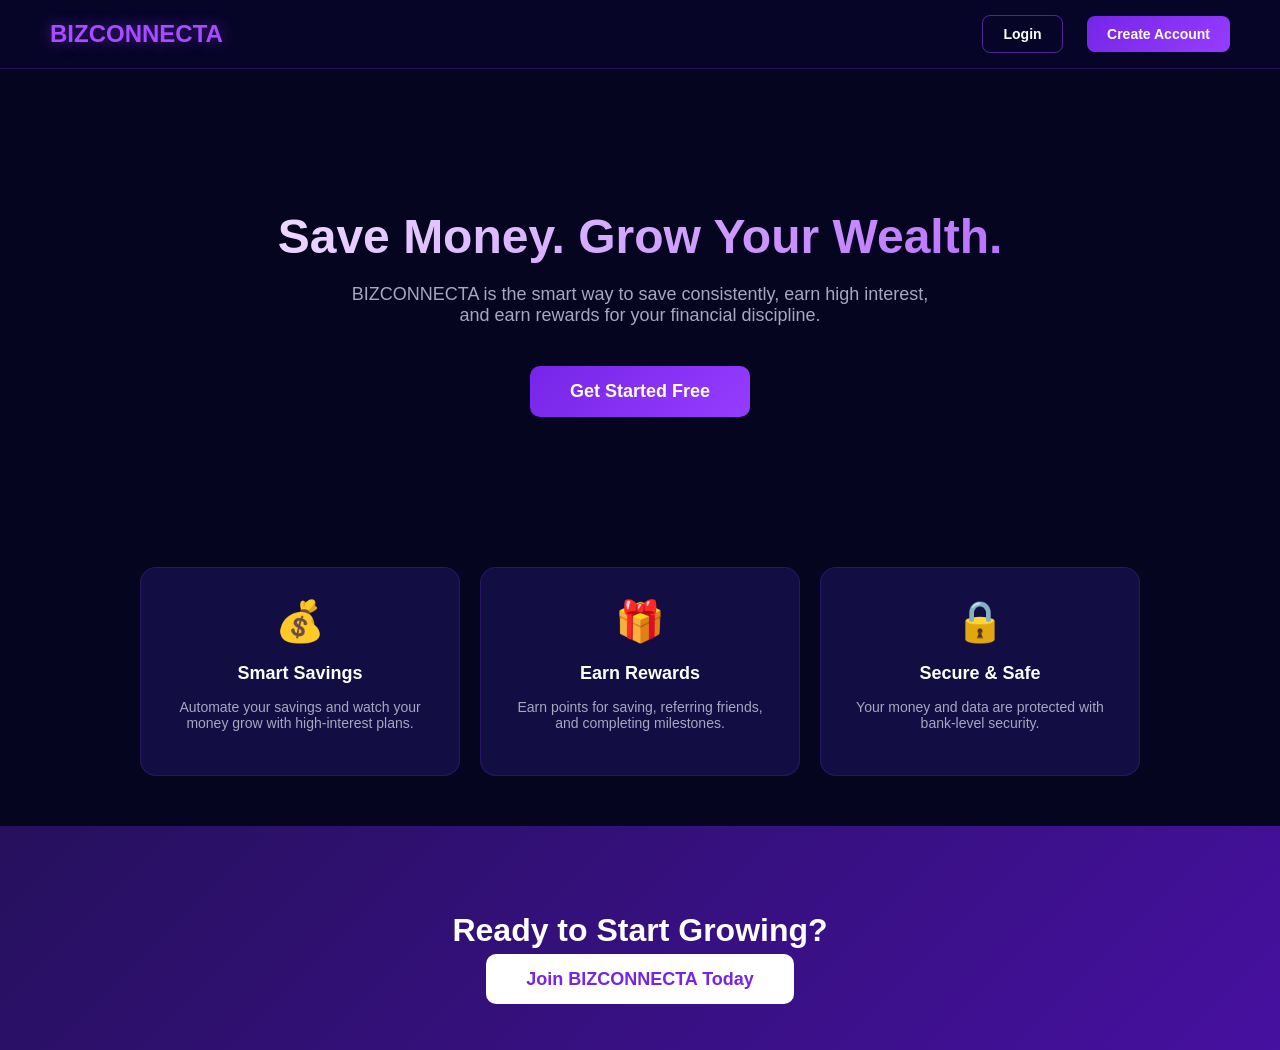
==== index.html @ b42428d0 "Add files via upload" ====
<!DOCTYPE html>
<html lang="en">
<head>
    <meta charset="UTF-8">
    <meta name="viewport" content="width=device-width, initial-scale=1.0">
    <title>BIZCONNECTA - Save. Grow. Connect.</title>
    <link rel="stylesheet" href="css/landing.css">
    <style>
        /* Landing page specific styles */
        body {
            font-family: Arial, sans-serif;
            margin: 0;
            background: #05051f;
            color: white;
        }
        .landing-header {
            display: flex;
            justify-content: space-between;
            align-items: center;
            padding: 20px 50px;
            background: rgba(8, 6, 41, 0.9);
            border-bottom: 1px solid rgba(150,70,255,.2);
        }
        .landing-logo {
            font-size: 24px;
            font-weight: bold;
            color: #a84cff;
            text-shadow: 0 0 15px rgba(150,60,255,.55);
        }
        .landing-header a {
            color: white;
            text-decoration: none;
            margin-left: 20px;
            padding: 10px 20px;
            border-radius: 8px;
            font-size: 14px;
            font-weight: bold;
        }
        .landing-header .login-btn {
            background: transparent;
            border: 1px solid rgba(150,70,255,.5);
        }
        .landing-header .register-btn {
            background: linear-gradient(135deg, #7625e8, #963cff);
        }
        .hero-section {
            text-align: center;
            padding: 100px 20px;
        }
        .hero-section h1 {
            font-size: 48px;
            margin-bottom: 20px;
            background: linear-gradient(135deg, #fff, #a84cff);
            -webkit-background-clip: text;
            -webkit-text-fill-color: transparent;
        }
        .hero-section p {
            font-size: 18px;
            color: #aaa5c0;
            margin-bottom: 40px;
            max-width: 600px;
            margin-left: auto;
            margin-right: auto;
        }
        .hero-section button {
            background: linear-gradient(135deg, #7625e8, #963cff);
            color: white;
            border: none;
            padding: 15px 40px;
            border-radius: 10px;
            font-size: 18px;
            font-weight: bold;
            cursor: pointer;
        }
        .features-section {
            display: grid;
            grid-template-columns: repeat(3, 1fr);
            gap: 20px;
            padding: 50px;
            max-width: 1000px;
            margin: 0 auto;
        }
        .feature-card {
            background: #120d42;
            border: 1px solid rgba(150,70,255,.18);
            border-radius: 16px;
            padding: 30px;
            text-align: center;
        }
        .feature-card h3 {
            font-size: 18px;
            margin-bottom: 15px;
        }
        .feature-card p {
            font-size: 14px;
            color: #aaa5c0;
        }
        .feature-icon {
            font-size: 40px;
            margin-bottom: 15px;
        }
        .cta-section {
            text-align: center;
            background: linear-gradient(135deg, #26105d, #4610a0);
            padding: 60px;
        }
        .cta-section h2 {
            font-size: 32px;
            margin-bottom: 20px;
        }
        .cta-section a {
            background: white;
            color: #7625e8;
            text-decoration: none;
            padding: 15px 40px;
            border-radius: 10px;
            font-size: 18px;
            font-weight: bold;
        }
        @media (max-width: 700px) {
            .features-section {
                grid-template-columns: 1fr;
            }
            .hero-section h1 {
                font-size: 32px;
            }
            .landing-header {
                padding: 15px 20px;
            }
        }
    </style>
</head>
<body>

    <header class="landing-header">
        <div class="landing-logo">BIZCONNECTA</div>
        <div>
            <a href="login.html" class="login-btn">Login</a>
            <a href="register.html" class="register-btn">Create Account</a>
        </div>
    </header>

    <section class="hero-section">
        <h1>Save Money. Grow Your Wealth.</h1>
        <p>BIZCONNECTA is the smart way to save consistently, earn high interest, and earn rewards for your financial discipline.</p>
        <button onclick="window.location.href='register.html'">Get Started Free</button>
    </section>

    <section class="features-section">
        <div class="feature-card">
            <div class="feature-icon">💰</div>
            <h3>Smart Savings</h3>
            <p>Automate your savings and watch your money grow with high-interest plans.</p>
        </div>
        <div class="feature-card">
            <div class="feature-icon">🎁</div>
            <h3>Earn Rewards</h3>
            <p>Earn points for saving, referring friends, and completing milestones.</p>
        </div>
        <div class="feature-card">
            <div class="feature-icon">🔒</div>
            <h3>Secure & Safe</h3>
            <p>Your money and data are protected with bank-level security.</p>
        </div>
    </section>

    <section class="cta-section">
        <h2>Ready to Start Growing?</h2>
        <a href="register.html">Join BIZCONNECTA Today</a>
    </section>

</body>
</html>
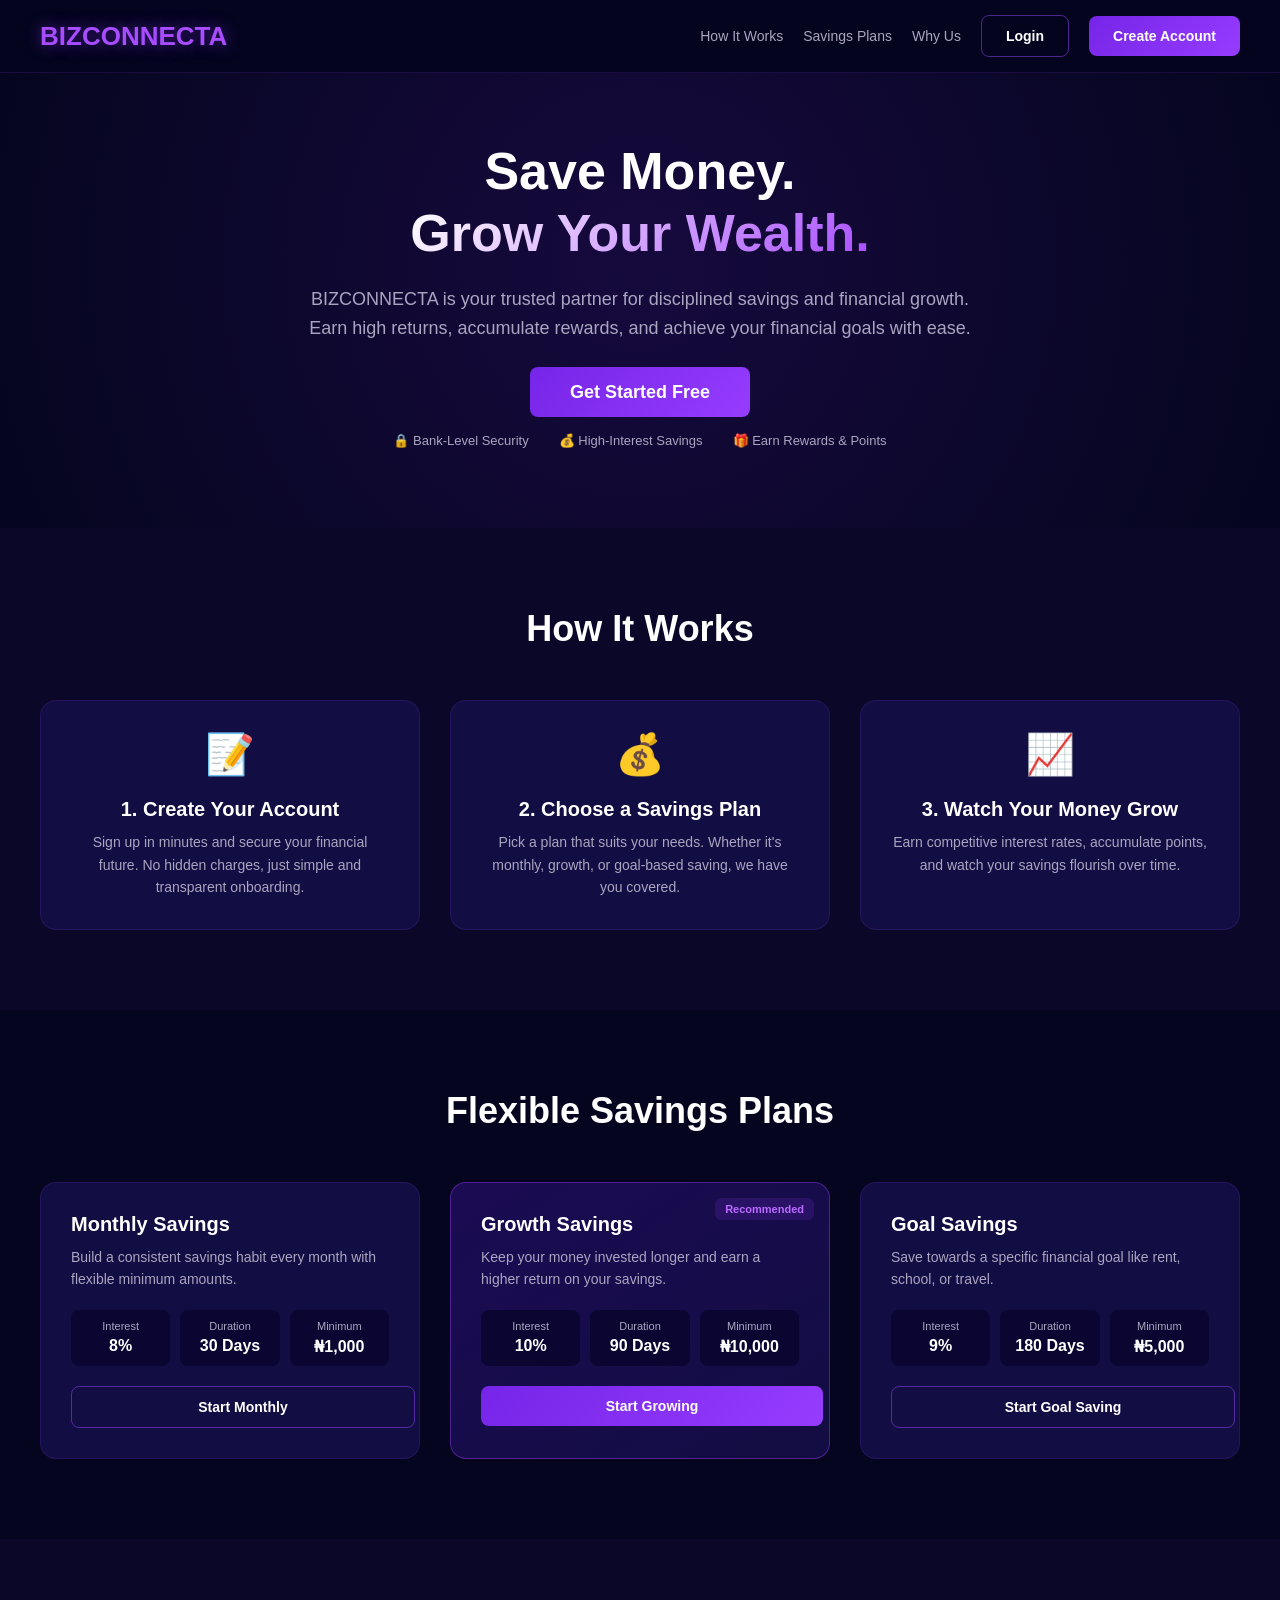
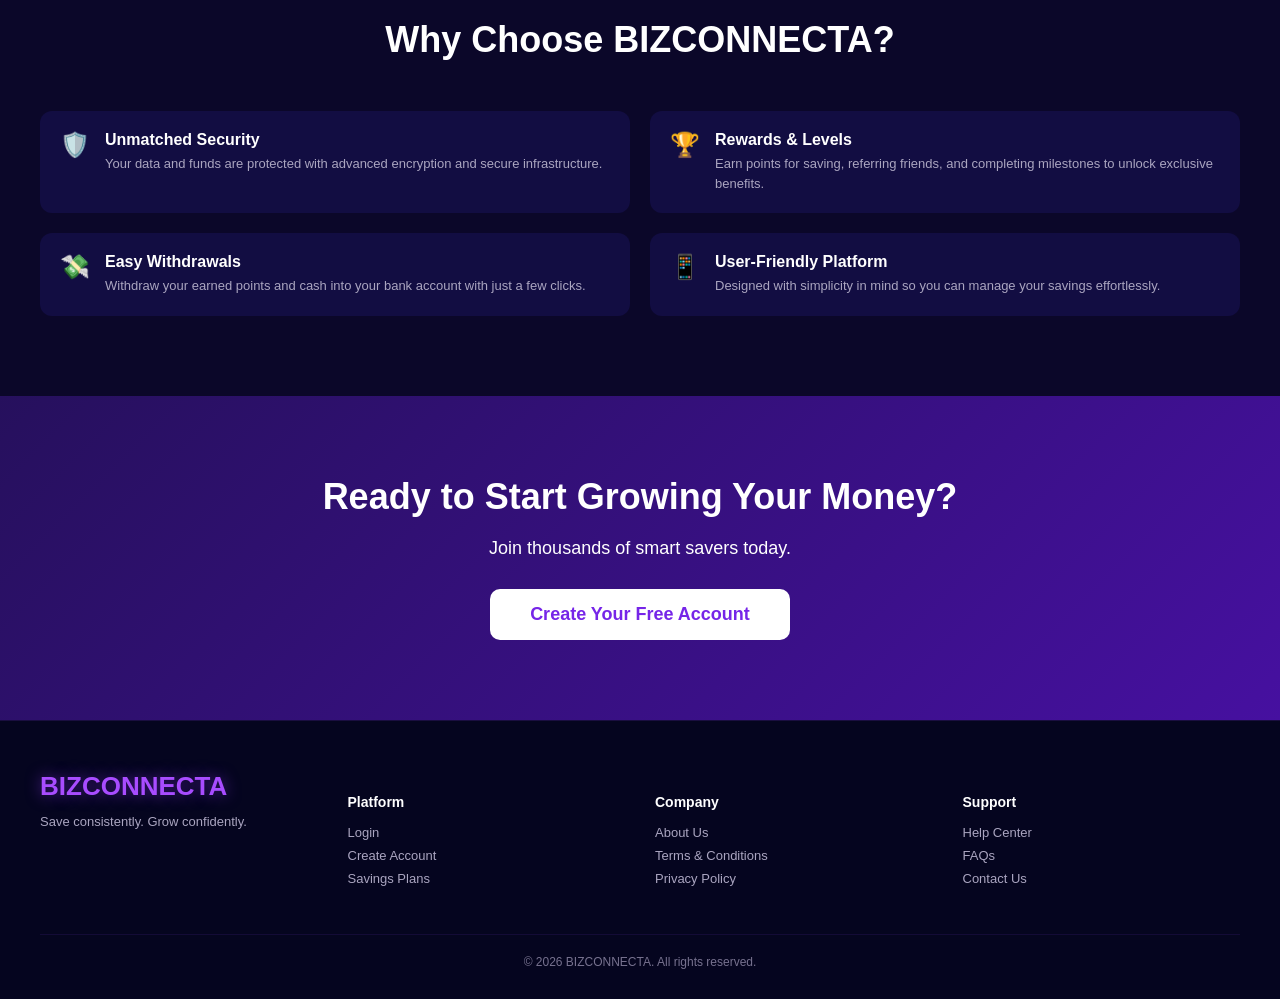
==== commit 1c1e7db0: "Add files via upload" ====
--- a/index.html
+++ b/index.html
@@ -3,171 +3,274 @@
 <head>
     <meta charset="UTF-8">
     <meta name="viewport" content="width=device-width, initial-scale=1.0">
-    <title>BIZCONNECTA - Save. Grow. Connect.</title>
+    <title>BIZCONNECTA - Smart Savings & Wealth Growth</title>
     <link rel="stylesheet" href="css/landing.css">
     <style>
-        /* Landing page specific styles */
+        /* --- RESET & GLOBAL --- */
         body {
-            font-family: Arial, sans-serif;
+            font-family: 'Segoe UI', Tahoma, Geneva, Verdana, sans-serif;
             margin: 0;
             background: #05051f;
             color: white;
         }
-        .landing-header {
-            display: flex;
-            justify-content: space-between;
-            align-items: center;
-            padding: 20px 50px;
-            background: rgba(8, 6, 41, 0.9);
-            border-bottom: 1px solid rgba(150,70,255,.2);
+        a { text-decoration: none; }
+        h1, h2, h3, h4, p { margin: 0; padding: 0; }
+        .container { max-width: 1200px; margin: 0 auto; padding: 0 20px; }
+        .btn-primary { background: linear-gradient(135deg, #7625e8, #963cff); color: white; padding: 12px 24px; border-radius: 8px; font-weight: bold; font-size: 14px; border: none; cursor: pointer; }
+        .btn-secondary { background: transparent; color: white; padding: 12px 24px; border-radius: 8px; font-weight: bold; font-size: 14px; border: 1px solid rgba(150,70,255,.5); cursor: pointer; }
+        
+        /* --- HEADER --- */
+        .header { padding: 15px 0; border-bottom: 1px solid rgba(150,70,255,.15); position: fixed; top: 0; width: 100%; background: rgba(5,5,31,.95); z-index: 100; }
+        .header-inner { display: flex; justify-content: space-between; align-items: center; }
+        .logo { font-size: 26px; font-weight: 900; color: #a84cff; text-shadow: 0 0 15px rgba(150,60,255,.55); }
+        .header-links { display: flex; gap: 20px; align-items: center; }
+        .nav-link { color: #aaa5c0; font-size: 14px; font-weight: 500; }
+        .nav-link:hover { color: white; }
+        
+        /* --- HERO --- */
+        .hero { padding: 140px 0 80px; text-align: center; position: relative; overflow: hidden; }
+        .hero::before { content: ""; position: absolute; top: -50%; left: -50%; width: 200%; height: 200%; background: radial-gradient(circle, rgba(118,37,232,.15), transparent 50%); z-index: -1; }
+        .hero h1 { font-size: 52px; margin-bottom: 20px; line-height: 1.2; }
+        .hero h1 span { background: linear-gradient(135deg, #fff, #a84cff); -webkit-background-clip: text; -webkit-text-fill-color: transparent; }
+        .hero p { font-size: 18px; color: #aaa5c0; max-width: 700px; margin: 0 auto 40px; line-height: 1.6; }
+        .trust-badges { display: flex; justify-content: center; gap: 30px; margin-top: 30px; font-size: 13px; color: #aaa5c0; }
+        .trust-badge { display: flex; align-items: center; gap: 8px; }
+
+        /* --- HOW IT WORKS --- */
+        .how-it-works { padding: 80px 0; background: rgba(118,37,232,.05); }
+        .section-title { text-align: center; font-size: 36px; margin-bottom: 50px; }
+        .steps { display: grid; grid-template-columns: repeat(3, 1fr); gap: 30px; }
+        .step { text-align: center; padding: 30px; background: #120d42; border: 1px solid rgba(150,70,255,.15); border-radius: 16px; }
+        .step-icon { font-size: 40px; margin-bottom: 20px; }
+        .step h3 { font-size: 20px; margin-bottom: 10px; }
+        .step p { font-size: 14px; color: #aaa5c0; line-height: 1.6; }
+
+        /* --- FEATURES / PLANS --- */
+        .plans-section { padding: 80px 0; }
+        .plans-grid { display: grid; grid-template-columns: repeat(3, 1fr); gap: 30px; }
+        .plan-card { padding: 30px; border-radius: 16px; border: 1px solid rgba(150,70,255,.15); background: #120d42; position: relative; }
+        .plan-card.featured { background: linear-gradient(145deg, #1b0b53, #120d42); border-color: rgba(164,60,255,.40); }
+        .recommended-tag { position: absolute; top: 15px; right: 15px; background: rgba(146,56,255,.15); color: #bb6bff; padding: 5px 10px; border-radius: 6px; font-size: 11px; font-weight: bold; }
+        .plan-card h3 { font-size: 20px; margin-bottom: 10px; }
+        .plan-card p { color: #aaa5c0; font-size: 14px; line-height: 1.6; margin-bottom: 20px; }
+        .plan-stats { display: grid; grid-template-columns: repeat(3, 1fr); gap: 10px; margin-bottom: 20px; }
+        .stat-box { background: #0a0631; padding: 10px; border-radius: 8px; text-align: center; }
+        .stat-box span { display: block; font-size: 11px; color: #aaa5c0; margin-bottom: 5px; }
+        .stat-box strong { font-size: 16px; }
+        .plan-card .btn-primary, .plan-card .btn-secondary { width: 100%; display: block; text-align: center; margin-top: 10px; padding: 12px; font-size: 14px; }
+
+        /* --- WHY CHOOSE US --- */
+        .why-us { padding: 80px 0; background: rgba(118,37,232,.05); }
+        .why-grid { display: grid; grid-template-columns: repeat(2, 1fr); gap: 20px; }
+        .why-item { display: flex; gap: 15px; padding: 20px; background: #120d42; border-radius: 12px; align-items: flex-start; }
+        .why-icon { font-size: 24px; }
+        .why-item h4 { font-size: 16px; margin-bottom: 5px; }
+        .why-item p { font-size: 13px; color: #aaa5c0; line-height: 1.5; }
+
+        /* --- FINAL CTA --- */
+        .final-cta { padding: 80px 0; text-align: center; background: linear-gradient(135deg, #26105d, #4610a0); }
+        .final-cta h2 { font-size: 36px; margin-bottom: 20px; }
+        .final-cta p { font-size: 18px; margin-bottom: 30px; }
+        .final-cta a { display: inline-block; background: white; color: #7625e8; padding: 15px 40px; border-radius: 10px; font-size: 18px; font-weight: bold; }
+
+        /* --- FOOTER --- */
+        .footer { padding: 50px 0 30px; border-top: 1px solid rgba(150,70,255,.15); }
+        .footer-inner { display: grid; grid-template-columns: repeat(4, 1fr); gap: 30px; }
+        .footer-column h5 { font-size: 14px; margin-bottom: 15px; color: white; }
+        .footer-column a { display: block; color: #aaa5c0; font-size: 13px; margin-bottom: 8px; }
+        .footer-column a:hover { color: white; }
+        .footer-bottom { border-top: 1px solid rgba(150,70,255,.1); margin-top: 40px; padding-top: 20px; text-align: center; color: #77728f; font-size: 12px; }
+
+        /* --- RESPONSIVE --- */
+        @media (max-width: 900px) {
+            .steps, .plans-grid, .why-grid { grid-template-columns: 1fr; }
+            .hero h1 { font-size: 38px; }
+            .footer-inner { grid-template-columns: 1fr 1fr; }
+            .header-links .nav-link { display: none; }
         }
-        .landing-logo {
-            font-size: 24px;
-            font-weight: bold;
-            color: #a84cff;
-            text-shadow: 0 0 15px rgba(150,60,255,.55);
-        }
-        .landing-header a {
-            color: white;
-            text-decoration: none;
-            margin-left: 20px;
-            padding: 10px 20px;
-            border-radius: 8px;
-            font-size: 14px;
-            font-weight: bold;
-        }
-        .landing-header .login-btn {
-            background: transparent;
-            border: 1px solid rgba(150,70,255,.5);
-        }
-        .landing-header .register-btn {
-            background: linear-gradient(135deg, #7625e8, #963cff);
-        }
-        .hero-section {
-            text-align: center;
-            padding: 100px 20px;
-        }
-        .hero-section h1 {
-            font-size: 48px;
-            margin-bottom: 20px;
-            background: linear-gradient(135deg, #fff, #a84cff);
-            -webkit-background-clip: text;
-            -webkit-text-fill-color: transparent;
-        }
-        .hero-section p {
-            font-size: 18px;
-            color: #aaa5c0;
-            margin-bottom: 40px;
-            max-width: 600px;
-            margin-left: auto;
-            margin-right: auto;
-        }
-        .hero-section button {
-            background: linear-gradient(135deg, #7625e8, #963cff);
-            color: white;
-            border: none;
-            padding: 15px 40px;
-            border-radius: 10px;
-            font-size: 18px;
-            font-weight: bold;
-            cursor: pointer;
-        }
-        .features-section {
-            display: grid;
-            grid-template-columns: repeat(3, 1fr);
-            gap: 20px;
-            padding: 50px;
-            max-width: 1000px;
-            margin: 0 auto;
-        }
-        .feature-card {
-            background: #120d42;
-            border: 1px solid rgba(150,70,255,.18);
-            border-radius: 16px;
-            padding: 30px;
-            text-align: center;
-        }
-        .feature-card h3 {
-            font-size: 18px;
-            margin-bottom: 15px;
-        }
-        .feature-card p {
-            font-size: 14px;
-            color: #aaa5c0;
-        }
-        .feature-icon {
-            font-size: 40px;
-            margin-bottom: 15px;
-        }
-        .cta-section {
-            text-align: center;
-            background: linear-gradient(135deg, #26105d, #4610a0);
-            padding: 60px;
-        }
-        .cta-section h2 {
-            font-size: 32px;
-            margin-bottom: 20px;
-        }
-        .cta-section a {
-            background: white;
-            color: #7625e8;
-            text-decoration: none;
-            padding: 15px 40px;
-            border-radius: 10px;
-            font-size: 18px;
-            font-weight: bold;
-        }
-        @media (max-width: 700px) {
-            .features-section {
-                grid-template-columns: 1fr;
-            }
-            .hero-section h1 {
-                font-size: 32px;
-            }
-            .landing-header {
-                padding: 15px 20px;
-            }
+        @media (max-width: 600px) {
+            .hero h1 { font-size: 32px; }
+            .footer-inner { grid-template-columns: 1fr; }
         }
     </style>
 </head>
 <body>
 
-    <header class="landing-header">
-        <div class="landing-logo">BIZCONNECTA</div>
-        <div>
-            <a href="login.html" class="login-btn">Login</a>
-            <a href="register.html" class="register-btn">Create Account</a>
+    <!-- HEADER -->
+    <header class="header">
+        <div class="container header-inner">
+            <div class="logo">BIZCONNECTA</div>
+            <div class="header-links">
+                <a href="#how" class="nav-link">How It Works</a>
+                <a href="#plans" class="nav-link">Savings Plans</a>
+                <a href="#why" class="nav-link">Why Us</a>
+                <a href="login.html" class="btn-secondary">Login</a>
+                <a href="register.html" class="btn-primary">Create Account</a>
+            </div>
         </div>
     </header>
 
-    <section class="hero-section">
-        <h1>Save Money. Grow Your Wealth.</h1>
-        <p>BIZCONNECTA is the smart way to save consistently, earn high interest, and earn rewards for your financial discipline.</p>
-        <button onclick="window.location.href='register.html'">Get Started Free</button>
-    </section>
-
-    <section class="features-section">
-        <div class="feature-card">
-            <div class="feature-icon">💰</div>
-            <h3>Smart Savings</h3>
-            <p>Automate your savings and watch your money grow with high-interest plans.</p>
-        </div>
-        <div class="feature-card">
-            <div class="feature-icon">🎁</div>
-            <h3>Earn Rewards</h3>
-            <p>Earn points for saving, referring friends, and completing milestones.</p>
-        </div>
-        <div class="feature-card">
-            <div class="feature-icon">🔒</div>
-            <h3>Secure & Safe</h3>
-            <p>Your money and data are protected with bank-level security.</p>
-        </div>
-    </section>
-
-    <section class="cta-section">
-        <h2>Ready to Start Growing?</h2>
-        <a href="register.html">Join BIZCONNECTA Today</a>
-    </section>
+    <!-- HERO SECTION -->
+    <section class="hero">
+        <div class="container">
+            <h1>Save Money.<br><span>Grow Your Wealth.</span></h1>
+            <p>BIZCONNECTA is your trusted partner for disciplined savings and financial growth. Earn high returns, accumulate rewards, and achieve your financial goals with ease.</p>
+            <a href="register.html" class="btn-primary" style="padding: 15px 40px; font-size: 18px;">Get Started Free</a>
+            
+            <div class="trust-badges">
+                <div class="trust-badge">🔒 Bank-Level Security</div>
+                <div class="trust-badge">💰 High-Interest Savings</div>
+                <div class="trust-badge">🎁 Earn Rewards & Points</div>
+            </div>
+        </div>
+    </section>
+
+    <!-- HOW IT WORKS -->
+    <section id="how" class="how-it-works">
+        <div class="container">
+            <h2 class="section-title">How It Works</h2>
+            <div class="steps">
+                <div class="step">
+                    <div class="step-icon">📝</div>
+                    <h3>1. Create Your Account</h3>
+                    <p>Sign up in minutes and secure your financial future. No hidden charges, just simple and transparent onboarding.</p>
+                </div>
+                <div class="step">
+                    <div class="step-icon">💰</div>
+                    <h3>2. Choose a Savings Plan</h3>
+                    <p>Pick a plan that suits your needs. Whether it's monthly, growth, or goal-based saving, we have you covered.</p>
+                </div>
+                <div class="step">
+                    <div class="step-icon">📈</div>
+                    <h3>3. Watch Your Money Grow</h3>
+                    <p>Earn competitive interest rates, accumulate points, and watch your savings flourish over time.</p>
+                </div>
+            </div>
+        </div>
+    </section>
+
+    <!-- SAVINGS PLANS -->
+    <section id="plans" class="plans-section">
+        <div class="container">
+            <h2 class="section-title">Flexible Savings Plans</h2>
+            <div class="plans-grid">
+                
+                <div class="plan-card">
+                    <h3>Monthly Savings</h3>
+                    <p>Build a consistent savings habit every month with flexible minimum amounts.</p>
+                    <div class="plan-stats">
+                        <div class="stat-box"><span>Interest</span><strong>8%</strong></div>
+                        <div class="stat-box"><span>Duration</span><strong>30 Days</strong></div>
+                        <div class="stat-box"><span>Minimum</span><strong>₦1,000</strong></div>
+                    </div>
+                    <a href="register.html" class="btn-secondary">Start Monthly</a>
+                </div>
+
+                <div class="plan-card featured">
+                    <div class="recommended-tag">Recommended</div>
+                    <h3>Growth Savings</h3>
+                    <p>Keep your money invested longer and earn a higher return on your savings.</p>
+                    <div class="plan-stats">
+                        <div class="stat-box"><span>Interest</span><strong>10%</strong></div>
+                        <div class="stat-box"><span>Duration</span><strong>90 Days</strong></div>
+                        <div class="stat-box"><span>Minimum</span><strong>₦10,000</strong></div>
+                    </div>
+                    <a href="register.html" class="btn-primary">Start Growing</a>
+                </div>
+
+                <div class="plan-card">
+                    <h3>Goal Savings</h3>
+                    <p>Save towards a specific financial goal like rent, school, or travel.</p>
+                    <div class="plan-stats">
+                        <div class="stat-box"><span>Interest</span><strong>9%</strong></div>
+                        <div class="stat-box"><span>Duration</span><strong>180 Days</strong></div>
+                        <div class="stat-box"><span>Minimum</span><strong>₦5,000</strong></div>
+                    </div>
+                    <a href="register.html" class="btn-secondary">Start Goal Saving</a>
+                </div>
+
+            </div>
+        </div>
+    </section>
+
+    <!-- WHY CHOOSE US -->
+    <section id="why" class="why-us">
+        <div class="container">
+            <h2 class="section-title">Why Choose BIZCONNECTA?</h2>
+            <div class="why-grid">
+                <div class="why-item">
+                    <div class="why-icon">🛡️</div>
+                    <div>
+                        <h4>Unmatched Security</h4>
+                        <p>Your data and funds are protected with advanced encryption and secure infrastructure.</p>
+                    </div>
+                </div>
+                <div class="why-item">
+                    <div class="why-icon">🏆</div>
+                    <div>
+                        <h4>Rewards & Levels</h4>
+                        <p>Earn points for saving, referring friends, and completing milestones to unlock exclusive benefits.</p>
+                    </div>
+                </div>
+                <div class="why-item">
+                    <div class="why-icon">💸</div>
+                    <div>
+                        <h4>Easy Withdrawals</h4>
+                        <p>Withdraw your earned points and cash into your bank account with just a few clicks.</p>
+                    </div>
+                </div>
+                <div class="why-item">
+                    <div class="why-icon">📱</div>
+                    <div>
+                        <h4>User-Friendly Platform</h4>
+                        <p>Designed with simplicity in mind so you can manage your savings effortlessly.</p>
+                    </div>
+                </div>
+            </div>
+        </div>
+    </section>
+
+    <!-- FINAL CALL TO ACTION -->
+    <section class="final-cta">
+        <div class="container">
+            <h2>Ready to Start Growing Your Money?</h2>
+            <p>Join thousands of smart savers today.</p>
+            <a href="register.html">Create Your Free Account</a>
+        </div>
+    </section>
+
+    <!-- FOOTER -->
+    <footer class="footer">
+        <div class="container">
+            <div class="footer-inner">
+                <div class="footer-column">
+                    <div class="logo">BIZCONNECTA</div>
+                    <p style="color: #aaa5c0; font-size: 13px; margin-top: 10px; line-height: 1.5;">Save consistently. Grow confidently.</p>
+                </div>
+                <div class="footer-column">
+                    <h5>Platform</h5>
+                    <a href="login.html">Login</a>
+                    <a href="register.html">Create Account</a>
+                    <a href="#plans">Savings Plans</a>
+                </div>
+                <div class="footer-column">
+                    <h5>Company</h5>
+                    <a href="#">About Us</a>
+                    <a href="#">Terms & Conditions</a>
+                    <a href="#">Privacy Policy</a>
+                </div>
+                <div class="footer-column">
+                    <h5>Support</h5>
+                    <a href="#">Help Center</a>
+                    <a href="#">FAQs</a>
+                    <a href="#">Contact Us</a>
+                </div>
+            </div>
+            <div class="footer-bottom">
+                © 2026 BIZCONNECTA. All rights reserved.
+            </div>
+        </div>
+    </footer>
 
 </body>
 </html>
